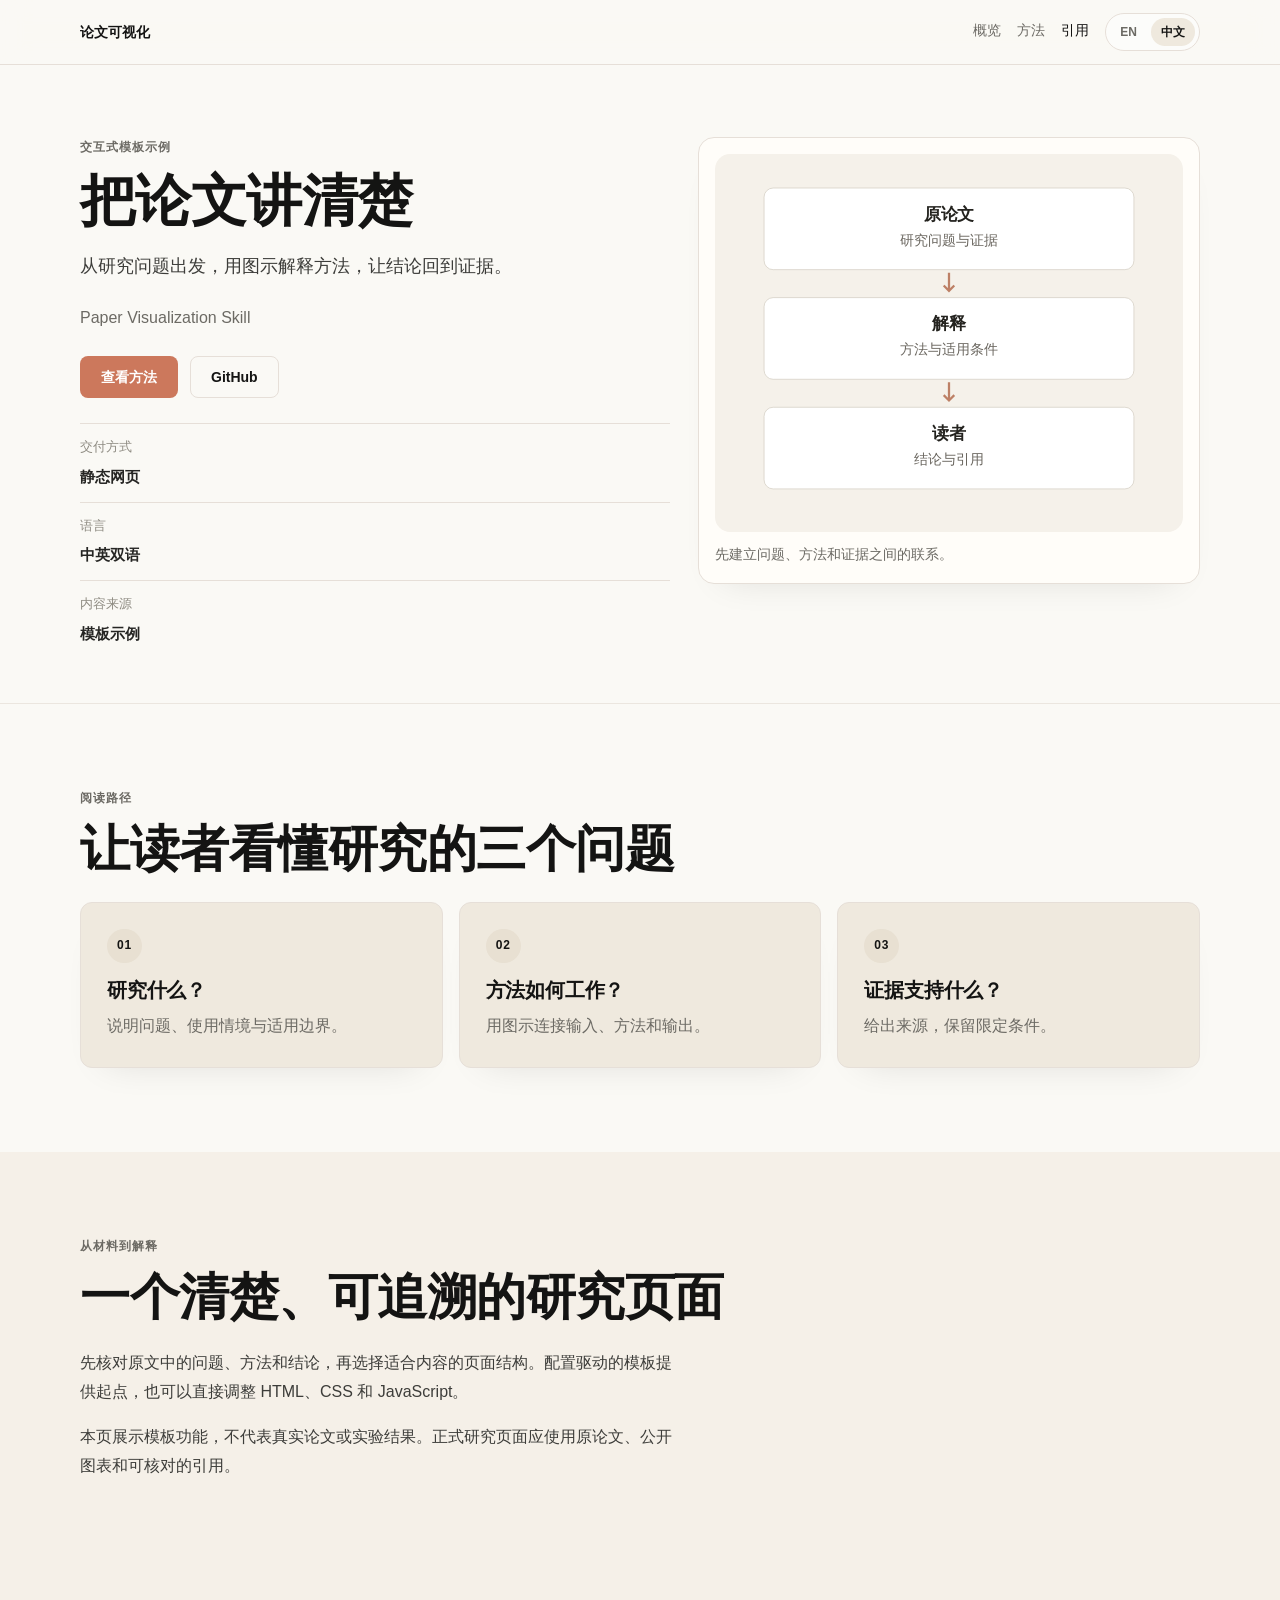
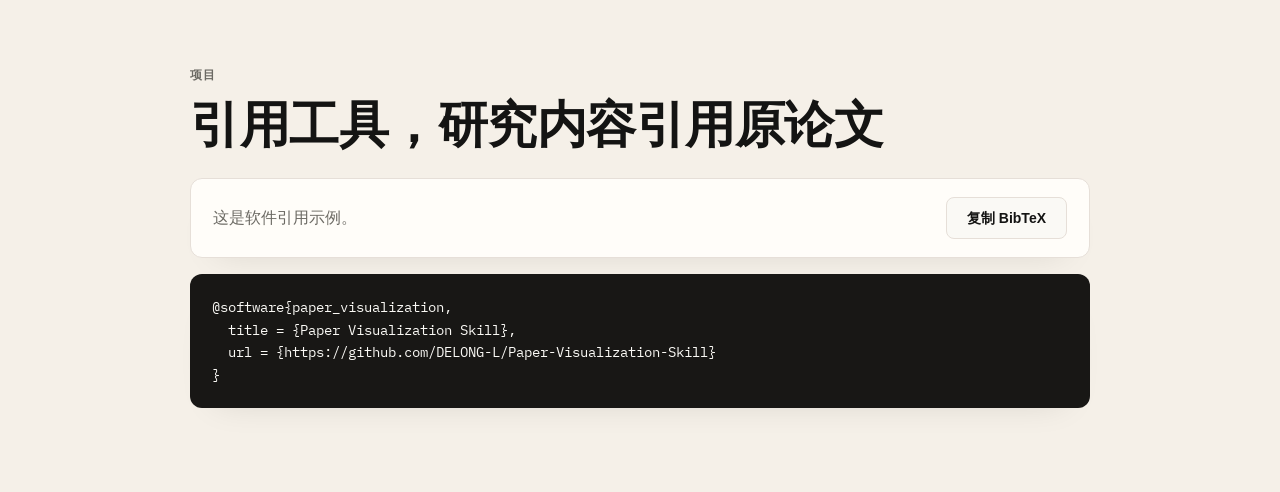
==== examples/reading-demo/site/zh/index.html @ a10720ef "Polish bilingual homepage with working template previews and user guides" ====
<!DOCTYPE html>
<html lang="zh-CN">
<head>
  <meta charset="UTF-8">
  <meta name="viewport" content="width=device-width, initial-scale=1.0">
  <title>把论文讲清楚</title>
  <meta name="description" content="论文可视化模板的中英文交互式示例。">
  <meta name="theme-color" content="#faf9f5">
  <link rel="canonical" href="">

  <meta property="og:title" content="把论文讲清楚">
  <meta property="og:description" content="论文可视化模板的中英文交互式示例。">
  <meta property="og:type" content="website">
  <meta property="og:url" content="">
  <meta property="og:image" content="">

  <meta name="twitter:card" content="summary">
  <meta name="twitter:title" content="把论文讲清楚">
  <meta name="twitter:description" content="论文可视化模板的中英文交互式示例。">

  <link rel="preconnect" href="https://fonts.googleapis.com">
  <link rel="preconnect" href="https://fonts.gstatic.com" crossorigin>
  <link href="https://fonts.googleapis.com/css2?family=Newsreader:opsz,wght@6..72,500;6..72,600;6..72,700&family=IBM+Plex+Sans:wght@400;500;600;700&family=IBM+Plex+Mono:wght@400;500&display=swap" rel="stylesheet">
  <link rel="stylesheet" href="styles.css">
</head>
<body>
  <header class="site-header">
    <div class="shell topbar">
      <a class="brand" href="#top" aria-label="Back to top" id="brand-link">
        <span class="brand-mark" aria-hidden="true" hidden></span>
        <span id="brand-title">Paper page</span>
      </a>
      <div class="topbar-end">
        <nav class="nav-scroll" aria-label="Primary" id="nav-links"></nav>
        <div class="lang-switch" aria-label="Language switch" id="lang-switch" hidden></div>
      </div>
    </div>
  </header>

  <main id="top">
    <section class="hero" id="hero-root"></section>
    <section class="section" id="summary-root"></section>
    <div id="sections-root"></div>
    <section class="section band-soft" id="citation"></section>
  </main>

  <footer class="site-footer" id="site-footer" hidden>
    <div class="shell footer-row" id="footer-root"></div>
  </footer>

  <script src="script.js"></script>
</body>
</html>
---- examples/reading-demo/site/zh/styles.css ----
:root {
  --primary: #cc785c;
  --primary-active: #a9583e;
  --ink: #141413;
  --body: #3d3d3a;
  --body-strong: #252523;
  --muted: #6c6a64;
  --muted-soft: #8e8b82;
  --hairline: #e6dfd8;
  --hairline-soft: #ebe6df;
  --canvas: #faf9f5;
  --surface-soft: #f5f0e8;
  --surface-card: #efe9de;
  --surface-cream-strong: #e8e0d2;
  --surface-dark: #181715;
  --on-primary: #ffffff;
  --success: #5db872;
  --warning: #e8a55a;
  --error: #c64545;
  --shadow-soft: 0 18px 36px -26px rgba(20, 20, 19, 0.14);
  --shell: 1120px;
  --radius-sm: 8px;
  --radius-md: 12px;
  --radius-lg: 16px;
  --radius-pill: 9999px;
}

* {
  box-sizing: border-box;
}

html {
  scroll-behavior: smooth;
  scroll-padding-top: 84px;
}

body {
  margin: 0;
  background: var(--canvas);
  color: var(--body);
  font-family: "IBM Plex Sans", sans-serif;
  font-size: 16px;
  line-height: 1.62;
  -webkit-font-smoothing: antialiased;
}

html[lang="zh-CN"] body {
  font-family: "PingFang SC", "Hiragino Sans GB", "Noto Sans CJK SC", "Source Han Sans SC", "Microsoft YaHei", sans-serif;
  line-height: 1.74;
}

img {
  display: block;
  max-width: 100%;
}

a {
  color: inherit;
}

code,
pre {
  font-family: "IBM Plex Mono", ui-monospace, monospace;
}

.shell {
  width: min(var(--shell), calc(100% - 2rem));
  margin: 0 auto;
}

.site-header {
  position: sticky;
  top: 0;
  z-index: 40;
  background: rgba(250, 249, 245, 0.92);
  backdrop-filter: blur(14px) saturate(140%);
  border-bottom: 1px solid var(--hairline);
}

.topbar {
  display: flex;
  align-items: center;
  justify-content: space-between;
  gap: 1rem;
  min-height: 64px;
}

.topbar-end {
  display: flex;
  align-items: center;
  gap: 1rem;
  min-width: 0;
}

.brand {
  display: inline-flex;
  align-items: center;
  gap: 0.75rem;
  text-decoration: none;
  color: var(--ink);
  font-size: 14px;
  font-weight: 600;
  white-space: nowrap;
}

.brand-mark {
  width: 18px;
  height: 18px;
  border-radius: 50%;
  background:
    radial-gradient(circle at center, var(--ink) 0 28%, transparent 30%),
    conic-gradient(from 0deg,
      var(--ink) 0deg 12deg,
      transparent 12deg 30deg,
      var(--ink) 30deg 42deg,
      transparent 42deg 60deg,
      var(--ink) 60deg 72deg,
      transparent 72deg 90deg,
      var(--ink) 90deg 102deg,
      transparent 102deg 120deg,
      var(--ink) 120deg 132deg,
      transparent 132deg 150deg,
      var(--ink) 150deg 162deg,
      transparent 162deg 180deg,
      var(--ink) 180deg 192deg,
      transparent 192deg 210deg,
      var(--ink) 210deg 222deg,
      transparent 222deg 240deg,
      var(--ink) 240deg 252deg,
      transparent 252deg 270deg,
      var(--ink) 270deg 282deg,
      transparent 282deg 300deg,
      var(--ink) 300deg 312deg,
      transparent 312deg 330deg,
      var(--ink) 330deg 342deg,
      transparent 342deg 360deg);
}

.nav-scroll {
  display: flex;
  gap: 1rem;
  overflow-x: auto;
  padding-bottom: 0.2rem;
  scrollbar-width: none;
}

.nav-scroll::-webkit-scrollbar {
  display: none;
}

.nav-scroll a {
  flex: 0 0 auto;
  text-decoration: none;
  color: var(--muted);
  font-size: 14px;
  font-weight: 500;
}

.nav-scroll a.active,
.nav-scroll a:hover {
  color: var(--ink);
}

.lang-switch {
  display: inline-flex;
  align-items: center;
  gap: 4px;
  padding: 4px;
  border: 1px solid var(--hairline);
  border-radius: var(--radius-pill);
  background: rgba(255, 255, 255, 0.5);
  flex: 0 0 auto;
}

.lang-link {
  padding: 4px 10px;
  border-radius: var(--radius-pill);
  color: var(--muted);
  font-size: 12px;
  font-weight: 600;
  text-decoration: none;
}

.lang-link.active {
  background: var(--surface-card);
  color: var(--ink);
}

.hero {
  padding: 72px 0 56px;
  border-bottom: 1px solid var(--hairline-soft);
}

.hero-grid {
  display: grid;
  grid-template-columns: minmax(0, 1.08fr) minmax(0, 0.92fr);
  gap: 1.75rem;
  align-items: start;
}

.eyebrow,
.kicker {
  margin: 0 0 12px;
  color: var(--muted);
  font-size: 12px;
  font-weight: 600;
  letter-spacing: 1.4px;
  text-transform: uppercase;
}

html[lang="zh-CN"] .eyebrow,
html[lang="zh-CN"] .kicker,
html[lang="zh-CN"] .equation-label,
html[lang="zh-CN"] .coral-note span {
  font-family: inherit;
  letter-spacing: 0.08em;
  text-transform: none;
}

.hero h1,
.section-heading h2,
.feature-card h3,
.pattern-card h3,
.timeline-card h3,
.callout-card h3,
.stat-panel h3,
.definition-card h3 {
  margin: 0;
  color: var(--ink);
  font-family: "Newsreader", "Times New Roman", serif;
  font-weight: 600;
  letter-spacing: -0.025em;
}

html[lang="zh-CN"] .hero h1,
html[lang="zh-CN"] .section-heading h2,
html[lang="zh-CN"] .feature-card h3,
html[lang="zh-CN"] .pattern-card h3,
html[lang="zh-CN"] .timeline-card h3,
html[lang="zh-CN"] .callout-card h3,
html[lang="zh-CN"] .stat-panel h3,
html[lang="zh-CN"] .definition-card h3 {
  font-family: "Songti SC", "STSong", "Noto Serif CJK SC", "Source Han Serif SC", serif;
  letter-spacing: -0.01em;
}

.hero h1 {
  max-width: 14ch;
  font-size: clamp(2.45rem, 5vw, 4rem);
  line-height: 1.05;
}

html[lang="zh-CN"] .hero h1 {
  max-width: 17ch;
  font-size: clamp(2.15rem, 4.6vw, 3.5rem);
  line-height: 1.14;
}

.deck {
  max-width: 58ch;
  margin: 1rem 0 0;
  color: var(--body);
  font-size: 18px;
  line-height: 1.7;
}

html[lang="zh-CN"] .deck {
  max-width: 34em;
  line-height: 1.85;
}

.author-block {
  margin-top: 1.3rem;
}

.authors,
.affiliations {
  margin: 0.2rem 0;
}

.authors {
  color: var(--body-strong);
  font-weight: 600;
}

.affiliations {
  color: var(--muted);
}

.button-row {
  display: flex;
  flex-wrap: wrap;
  gap: 0.75rem;
  margin-top: 1.5rem;
}

.button {
  display: inline-flex;
  align-items: center;
  justify-content: center;
  min-height: 42px;
  padding: 12px 20px;
  border-radius: var(--radius-sm);
  border: 1px solid transparent;
  background: transparent;
  color: var(--ink);
  text-decoration: none;
  font-size: 14px;
  font-weight: 600;
  line-height: 1;
  cursor: pointer;
}

.button.primary {
  background: var(--primary);
  color: var(--on-primary);
}

.button.primary:hover {
  background: var(--primary-active);
}

.button.secondary {
  background: var(--canvas);
  border-color: var(--hairline);
}

.button.secondary:hover {
  background: var(--surface-soft);
}

.hero-facts {
  display: grid;
  grid-template-columns: 1fr;
  gap: 0.75rem;
  margin-top: 1.6rem;
}

.hero-facts article {
  padding-top: 0.75rem;
  border-top: 1px solid var(--hairline);
}

.fact-label {
  display: block;
  color: var(--muted-soft);
  font-size: 13px;
  font-weight: 500;
}

.hero-facts strong {
  display: block;
  margin-top: 0.25rem;
  color: var(--body-strong);
  font-size: 15px;
  font-weight: 600;
}

html[lang="zh-CN"] .hero-facts strong {
  line-height: 1.8;
}

.hero-figure,
.media-card,
.wide-media {
  margin: 0;
  padding: 16px;
  border: 1px solid var(--hairline);
  border-radius: var(--radius-lg);
  background: #fffdf9;
  box-shadow: var(--shadow-soft);
}

.hero-figure img,
.media-card img,
.wide-media img {
  border-radius: var(--radius-md);
}

figcaption {
  margin-top: 10px;
  color: var(--muted);
  font-size: 14px;
  line-height: 1.55;
}

html[lang="zh-CN"] figcaption {
  line-height: 1.8;
}

.section {
  padding: 84px 0;
  scroll-margin-top: 84px;
}

.band-soft {
  background: var(--surface-soft);
}

.section-heading {
  margin-bottom: 1.4rem;
}

.section-heading h2 {
  max-width: 14ch;
  font-size: clamp(2rem, 4vw, 3.1rem);
  line-height: 1.08;
}

html[lang="zh-CN"] .section-heading h2 {
  max-width: 16em;
  line-height: 1.18;
}

.wide-heading h2 {
  max-width: 17ch;
}

html[lang="zh-CN"] .wide-heading h2 {
  max-width: 18em;
}

.section-note {
  margin: 0.75rem 0 0;
  max-width: 62ch;
  color: var(--muted);
}

html[lang="zh-CN"] .section-note {
  line-height: 1.8;
}

.prose {
  max-width: 68ch;
  color: var(--body);
}

.prose p {
  margin: 0 0 1rem;
}

.prose-large {
  font-size: 17px;
}

html[lang="zh-CN"] .prose,
html[lang="zh-CN"] .prose-large {
  line-height: 1.8;
}

html[lang="zh-CN"] .prose-large {
  font-size: 16px;
}

.split-layout {
  display: grid;
  grid-template-columns: minmax(0, 0.95fr) minmax(0, 1.05fr);
  gap: 1.5rem;
  align-items: start;
}

.framework-layout,
.lifecycle-layout {
  display: grid;
  grid-template-columns: minmax(0, 1.08fr) minmax(360px, 0.92fr);
  gap: 1.4rem;
  align-items: start;
}

.lifecycle-layout {
  grid-template-columns: minmax(0, 1.15fr) minmax(340px, 0.85fr);
}

.figure-focus {
  padding: 18px;
}

.framework-copy {
  display: grid;
  gap: 1rem;
}

.text-stack,
.stack-list {
  display: grid;
  gap: 1rem;
}

.card-grid {
  display: grid;
  gap: 1rem;
}

.card-grid.count-1 {
  grid-template-columns: 1fr;
}

.card-grid.count-2 {
  grid-template-columns: repeat(2, minmax(0, 1fr));
}

.card-grid.count-3 {
  grid-template-columns: repeat(3, minmax(0, 1fr));
}

.card-grid.count-4 {
  grid-template-columns: repeat(4, minmax(0, 1fr));
}

.definition-grid {
  display: grid;
  grid-template-columns: repeat(2, minmax(0, 1fr));
  gap: 0.85rem;
}

.pattern-lenses {
  display: grid;
  grid-template-columns: repeat(4, minmax(0, 1fr));
  gap: 1rem;
  margin-top: 1rem;
}

.stats-band {
  display: grid;
  grid-template-columns: repeat(4, minmax(0, 1fr));
  gap: 1rem;
}

html[lang="zh-CN"] .pattern-lenses,
html[lang="zh-CN"] .stats-band {
  grid-template-columns: repeat(2, minmax(0, 1fr));
}

.wide-media {
  margin-top: 1.4rem;
}

.lower-split {
  margin-top: 1.4rem;
}

.feature-card,
.pattern-card,
.equation-card,
.definition-card,
.timeline-card,
.callout-card,
.stat-panel,
.citation-toolbar,
.generic-card {
  border: 1px solid var(--hairline);
  border-radius: var(--radius-md);
  background: var(--surface-card);
  box-shadow: var(--shadow-soft);
}

.feature-card,
.pattern-card,
.equation-card,
.definition-card,
.timeline-card,
.callout-card,
.stat-panel,
.generic-card {
  padding: 26px;
}

.feature-index,
.pattern-tag,
.card-label {
  display: inline-flex;
  align-items: center;
  justify-content: center;
  min-width: 34px;
  height: 34px;
  padding: 0 10px;
  border-radius: var(--radius-pill);
  background: var(--surface-cream-strong);
  color: var(--ink);
  font-size: 12px;
  font-weight: 700;
  letter-spacing: 0.8px;
}

.feature-card h3,
.pattern-card h3,
.timeline-card h3,
.callout-card h3,
.stat-panel h3,
.generic-card h3,
.definition-card h3 {
  margin: 14px 0 8px;
  font-size: 20px;
  line-height: 1.35;
}

.definition-card h3 {
  font-size: 18px;
  line-height: 1.3;
}

.feature-card p,
.pattern-card p,
.definition-card p,
.timeline-card p,
.stat-panel p,
.callout-card p,
.generic-card p {
  margin: 0;
  color: var(--muted);
}

html[lang="zh-CN"] .feature-card p,
html[lang="zh-CN"] .pattern-card p,
html[lang="zh-CN"] .definition-card p,
html[lang="zh-CN"] .timeline-card p,
html[lang="zh-CN"] .stat-panel p,
html[lang="zh-CN"] .callout-card p,
html[lang="zh-CN"] .generic-card p {
  line-height: 1.8;
}

.definition-card {
  background: #fffdf9;
}

.definition-card span {
  display: inline-flex;
  align-items: center;
  justify-content: center;
  min-width: 34px;
  height: 34px;
  padding: 0 10px;
  border-radius: var(--radius-pill);
  background: var(--surface-cream-strong);
  color: var(--ink);
  font-family: "IBM Plex Mono", ui-monospace, monospace;
  font-size: 12px;
  font-weight: 700;
}

.equation-card {
  background: #fffdf9;
}

.equation-label {
  display: block;
  color: var(--muted);
  font-size: 12px;
  font-weight: 600;
  letter-spacing: 1.4px;
  text-transform: uppercase;
}

.equation-card code {
  display: block;
  margin-top: 0.5rem;
  color: var(--ink);
  font-size: clamp(1.85rem, 4vw, 2.7rem);
  font-weight: 500;
  line-height: 1.15;
}

.equation-card p {
  margin: 0.8rem 0 0;
  color: var(--muted);
}

.timeline-card {
  display: grid;
  gap: 0.75rem;
}

.timeline-card article {
  display: grid;
  grid-template-columns: auto minmax(0, 1fr);
  gap: 14px;
  align-items: start;
  padding: 0 0 0.75rem;
  border-bottom: 1px solid var(--hairline);
}

.timeline-card article:last-child {
  padding-bottom: 0;
  border-bottom: 0;
}

.timeline-card article h3 {
  margin-top: 0;
}

.step-index {
  display: inline-flex;
  align-items: center;
  justify-content: center;
  width: 42px;
  height: 42px;
  border-radius: 50%;
  background: var(--primary);
  color: var(--on-primary);
  font-size: 12px;
  font-weight: 700;
}

.pattern-lens {
  background: #fffdf9;
}

.callout-card ul,
.generic-card ul {
  margin: 0.75rem 0 0;
  padding-left: 1rem;
  color: var(--muted);
}

.callout-card li + li,
.generic-card li + li {
  margin-top: 0.45rem;
}

.coral-note {
  padding: 24px 26px;
  border-radius: var(--radius-md);
  background: var(--primary);
  color: var(--on-primary);
  box-shadow: var(--shadow-soft);
}

.coral-note span {
  display: block;
  font-size: 12px;
  font-weight: 700;
  letter-spacing: 1.4px;
  text-transform: uppercase;
}

.coral-note p {
  margin: 12px 0 0;
  font-size: 16px;
  line-height: 1.65;
  color: var(--on-primary);
}

.stat-panel {
  background: #fffdf9;
}

.stat-number,
.card-metric {
  display: block;
  color: var(--ink);
  font-family: "Newsreader", serif;
  font-size: clamp(2rem, 4vw, 3rem);
  font-weight: 600;
  line-height: 1;
}

.stat-panel.good .stat-number,
.generic-card.good .card-metric {
  color: var(--success);
}

.stat-panel.bad .stat-number,
.generic-card.bad .card-metric {
  color: var(--error);
}

.stat-panel.neutral .stat-number,
.generic-card.neutral .card-metric {
  color: var(--warning);
}

.generic-card.accent {
  background: var(--primary);
  border-color: transparent;
}

.generic-card.accent .card-label,
.generic-card.accent h3,
.generic-card.accent p,
.generic-card.accent li {
  color: var(--on-primary);
}

.generic-card.accent .card-label {
  background: rgba(255, 255, 255, 0.18);
}

.pill-list {
  display: flex;
  flex-wrap: wrap;
  gap: 0.6rem;
}

.pill-list span {
  display: inline-flex;
  align-items: center;
  min-height: 34px;
  padding: 0 14px;
  border-radius: var(--radius-pill);
  background: #fffdf9;
  border: 1px solid var(--hairline);
  color: var(--body-strong);
  font-size: 14px;
  font-weight: 500;
}

.citation-shell {
  max-width: 900px;
}

.citation-toolbar {
  display: flex;
  align-items: center;
  justify-content: space-between;
  gap: 1rem;
  padding: 18px 22px;
  background: #fffdf9;
}

.citation-toolbar p {
  margin: 0;
  color: var(--muted);
}

html[lang="zh-CN"] .citation-toolbar p {
  line-height: 1.8;
}

pre {
  margin: 1rem 0 0;
  padding: 22px;
  border-radius: var(--radius-md);
  background: var(--surface-dark);
  color: #faf9f5;
  overflow-x: auto;
  box-shadow: var(--shadow-soft);
  font-size: 14px;
  line-height: 1.6;
}

.site-footer {
  padding: 36px 0 52px;
  border-top: 1px solid var(--hairline);
}

.footer-row {
  display: grid;
  grid-template-columns: 1fr 1fr;
  gap: 1rem;
  color: var(--muted);
  font-size: 14px;
}

.footer-row p {
  margin: 0;
}

@media (max-width: 1080px) {
  .hero-grid,
  .split-layout,
  .framework-layout,
  .lifecycle-layout {
    grid-template-columns: 1fr;
  }

  .hero h1 {
    max-width: none;
  }

  .card-grid.count-4,
  .pattern-lenses,
  .stats-band {
    grid-template-columns: repeat(2, minmax(0, 1fr));
  }
}

@media (max-width: 820px) {
  .shell {
    width: min(var(--shell), calc(100% - 1.25rem));
  }

  .topbar {
    align-items: flex-start;
    flex-wrap: wrap;
    gap: 0.55rem;
    padding: 0.75rem 0;
  }

  .topbar-end {
    width: 100%;
    justify-content: space-between;
    gap: 0.7rem;
  }

  .nav-scroll {
    flex: 1 1 auto;
    min-width: 0;
    gap: 0.85rem;
    padding-bottom: 0;
  }

  .nav-scroll a {
    font-size: 13px;
  }

  .hero,
  .section {
    padding: 68px 0;
  }

  .card-grid,
  .definition-grid,
  .pattern-lenses,
  .stats-band,
  .footer-row {
    grid-template-columns: 1fr !important;
  }

  .citation-toolbar {
    flex-direction: column;
    align-items: flex-start;
  }

  .feature-card,
  .pattern-card,
  .equation-card,
  .definition-card,
  .timeline-card,
  .callout-card,
  .stat-panel,
  .generic-card {
    padding: 22px;
  }
}
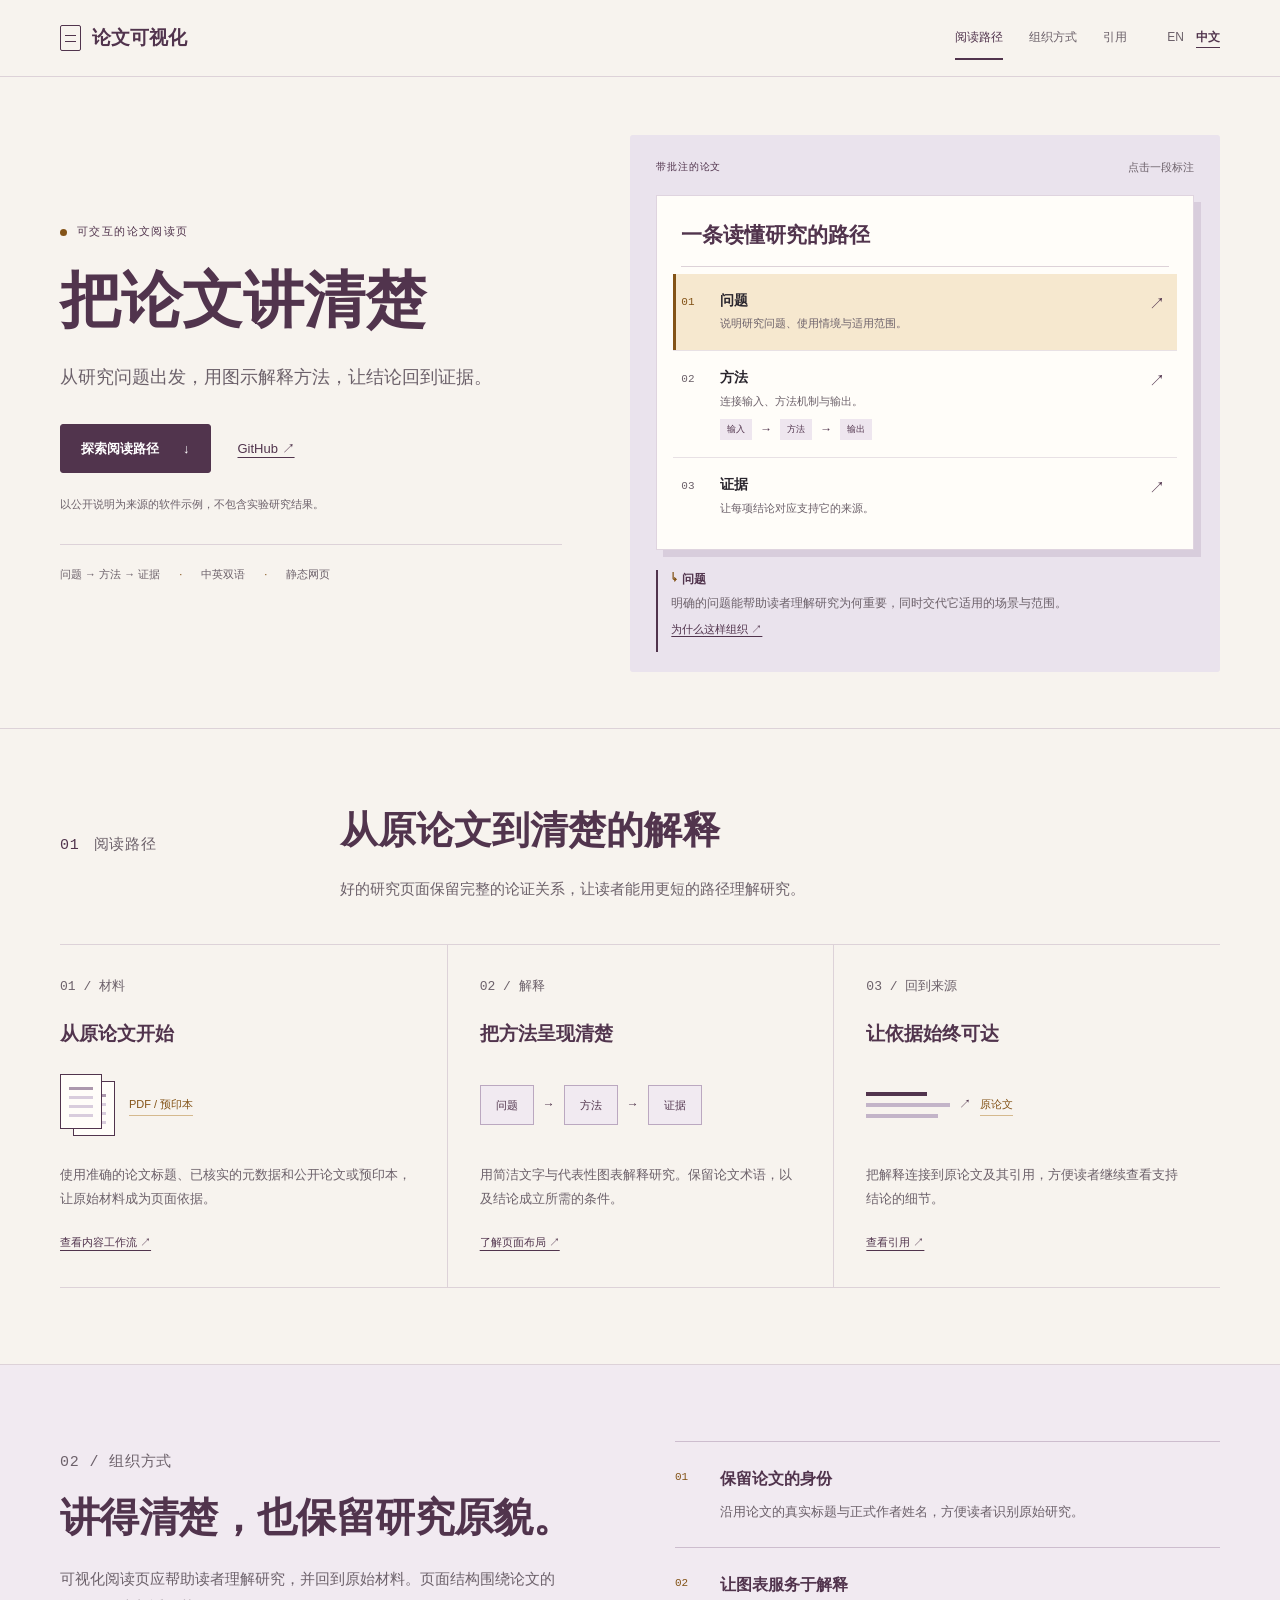
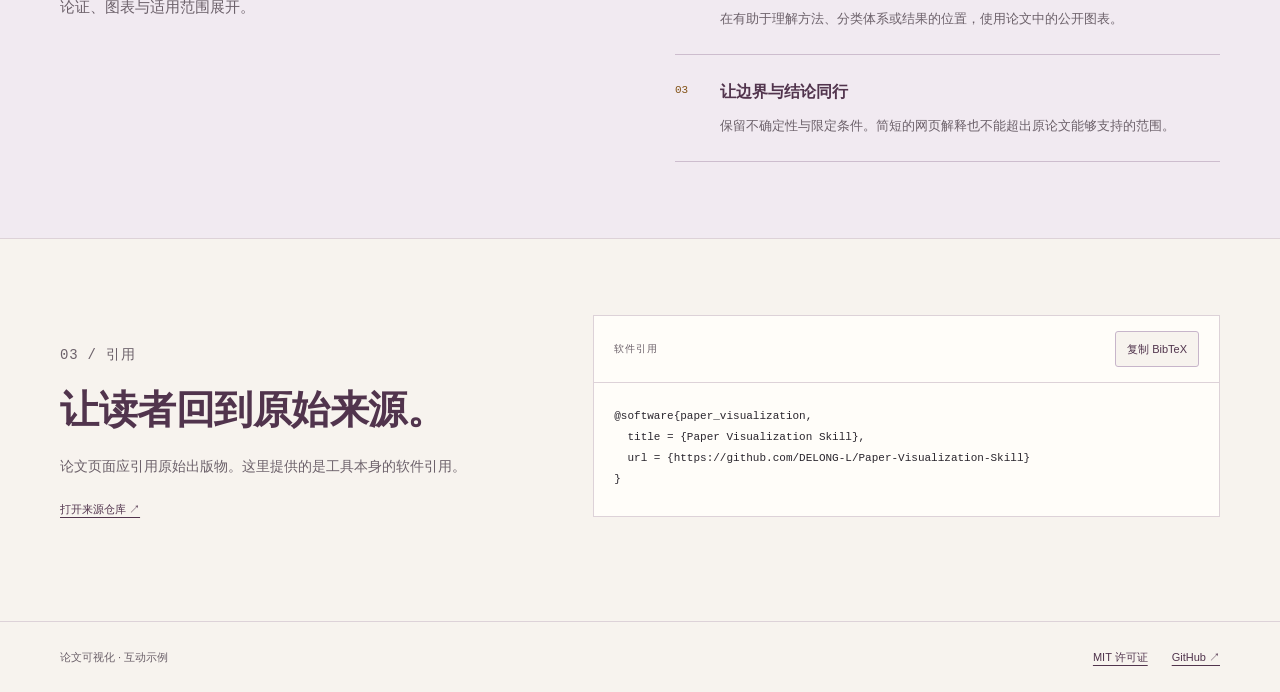
==== commit 9724e8cc: "Redesign bilingual homepages and add interactive Pages demo" ====
--- a/examples/reading-demo/site/zh/index.html
+++ b/examples/reading-demo/site/zh/index.html
@@ -1,53 +1,44 @@
-<!DOCTYPE html>
+<!doctype html>
 <html lang="zh-CN">
 <head>
-  <meta charset="UTF-8">
-  <meta name="viewport" content="width=device-width, initial-scale=1.0">
+  <meta charset="utf-8">
+  <meta name="viewport" content="width=device-width,initial-scale=1">
   <title>把论文讲清楚</title>
-  <meta name="description" content="论文可视化模板的中英文交互式示例。">
-  <meta name="theme-color" content="#faf9f5">
-  <link rel="canonical" href="">
-
+  <meta name="description" content="体验论文可视化技能生成的中英文交互式阅读页面。">
+  <meta name="theme-color" content="#f7f3ee">
+  <link rel="canonical" href="https://delong-l.github.io/Paper-Visualization-Skill/zh/">
   <meta property="og:title" content="把论文讲清楚">
-  <meta property="og:description" content="论文可视化模板的中英文交互式示例。">
+  <meta property="og:description" content="体验论文可视化技能生成的中英文交互式阅读页面。">
   <meta property="og:type" content="website">
-  <meta property="og:url" content="">
-  <meta property="og:image" content="">
-
-  <meta name="twitter:card" content="summary">
+  <meta property="og:url" content="https://delong-l.github.io/Paper-Visualization-Skill/zh/">
+  <meta property="og:image" content="https://delong-l.github.io/Paper-Visualization-Skill/assets/preview-zh.png">
+  <meta name="twitter:card" content="summary_large_image">
   <meta name="twitter:title" content="把论文讲清楚">
-  <meta name="twitter:description" content="论文可视化模板的中英文交互式示例。">
-
-  <link rel="preconnect" href="https://fonts.googleapis.com">
-  <link rel="preconnect" href="https://fonts.gstatic.com" crossorigin>
-  <link href="https://fonts.googleapis.com/css2?family=Newsreader:opsz,wght@6..72,500;6..72,600;6..72,700&family=IBM+Plex+Sans:wght@400;500;600;700&family=IBM+Plex+Mono:wght@400;500&display=swap" rel="stylesheet">
+  <meta name="twitter:description" content="体验论文可视化技能生成的中英文交互式阅读页面。">
   <link rel="stylesheet" href="styles.css">
+  <link rel="alternate" hreflang="en" href="https://delong-l.github.io/Paper-Visualization-Skill/" data-generated="alternate">
+  <link rel="alternate" hreflang="zh-CN" href="https://delong-l.github.io/Paper-Visualization-Skill/zh/" data-generated="alternate">
+  <link rel="alternate" hreflang="x-default" href="https://delong-l.github.io/Paper-Visualization-Skill/" data-generated="alternate">
 </head>
-<body>
-  <header class="site-header">
-    <div class="shell topbar">
-      <a class="brand" href="#top" aria-label="Back to top" id="brand-link">
-        <span class="brand-mark" aria-hidden="true" hidden></span>
-        <span id="brand-title">Paper page</span>
-      </a>
-      <div class="topbar-end">
-        <nav class="nav-scroll" aria-label="Primary" id="nav-links"></nav>
-        <div class="lang-switch" aria-label="Language switch" id="lang-switch" hidden></div>
-      </div>
-    </div>
-  </header>
-
-  <main id="top">
-    <section class="hero" id="hero-root"></section>
-    <section class="section" id="summary-root"></section>
-    <div id="sections-root"></div>
-    <section class="section band-soft" id="citation"></section>
+<body id="top">
+  <header class="site-header"><div class="shell topbar">
+    <a class="brand serif" href="#top" aria-label="返回顶部"><span class="brand-mark" aria-hidden="true"></span>论文可视化</a>
+    <div class="header-end"><nav class="nav-links" aria-label="主导航"><a href="#reading-path">阅读路径</a><a href="#approach">组织方式</a><a href="#citation">引用</a></nav><nav class="languages" aria-label="切换语言"><a href="../" data-language lang="en" >EN</a><a href="./" data-language lang="zh-CN" aria-current="page">中文</a></nav></div>
+  </div><div class="reading-progress" aria-hidden="true"></div></header>
+  <main>
+    <section class="hero"><div class="shell hero-grid">
+      <div class="hero-copy"><p class="eyebrow">可交互的论文阅读页</p><h1>把论文讲清楚</h1><p class="lede">从研究问题出发，用图示解释方法，让结论回到证据。</p><div class="hero-actions"><a class="button-primary" href="#reading-path">探索阅读路径<span aria-hidden="true">↓</span></a><a class="quiet-link" href="https://github.com/DELONG-L/Paper-Visualization-Skill">GitHub ↗</a></div><p class="hero-note">以公开说明为来源的软件示例，不包含实验研究结果。</p><div class="fact-line"><span>问题 → 方法 → 证据</span><span>中英双语</span><span>静态网页</span></div></div>
+      <figure class="reading-canvas"><figcaption class="canvas-heading"><span>带批注的论文</span><span>点击一段标注</span></figcaption><div class="paper-sheet"><p class="paper-heading serif">一条读懂研究的路径</p><div class="passage-list" role="tablist" aria-label="选择阅读标注" aria-orientation="vertical"><button class="passage" type="button" role="tab" id="passage-0" aria-selected="true" aria-controls="annotation-0" aria-label="问题" tabindex="0"><span class="passage-index">01</span><span><strong>问题</strong><small>说明研究问题、使用情境与适用范围。</small></span><span class="passage-arrow" aria-hidden="true">↗</span></button><button class="passage" type="button" role="tab" id="passage-1" aria-selected="false" aria-controls="annotation-1" aria-label="方法" tabindex="-1"><span class="passage-index">02</span><span><strong>方法</strong><small>连接输入、方法机制与输出。</small><span class="mechanism-mini" aria-hidden="true"><i>输入</i><b>→</b><i>方法</i><b>→</b><i>输出</i></span></span><span class="passage-arrow" aria-hidden="true">↗</span></button><button class="passage" type="button" role="tab" id="passage-2" aria-selected="false" aria-controls="annotation-2" aria-label="证据" tabindex="-1"><span class="passage-index">03</span><span><strong>证据</strong><small>让每项结论对应支持它的来源。</small></span><span class="passage-arrow" aria-hidden="true">↗</span></button></div></div><div class="annotation" role="tabpanel" id="annotation-0" aria-labelledby="passage-0" tabindex="0" ><strong class="annotation-label">问题</strong><p>明确的问题能帮助读者理解研究为何重要，同时交代它适用的场景与范围。</p><button type="button" data-sources aria-label="为什么这样组织 ↗">为什么这样组织 ↗</button></div><div class="annotation" role="tabpanel" id="annotation-1" aria-labelledby="passage-1" tabindex="0" hidden><strong class="annotation-label">方法</strong><p>方法解释应连接输入、处理机制与输出，让读者理解关键设计如何起作用。</p><button type="button" data-sources aria-label="为什么这样组织 ↗">为什么这样组织 ↗</button></div><div class="annotation" role="tabpanel" id="annotation-2" aria-labelledby="passage-2" tabindex="0" hidden><strong class="annotation-label">证据</strong><p>在结论附近保留成立条件与局限，并提供回到原始证据的路径。</p><button type="button" data-sources aria-label="为什么这样组织 ↗">为什么这样组织 ↗</button></div></figure>
+    </div></section>
+    <section class="section" id="reading-path"><div class="shell"><div class="section-heading"><p class="section-index"><span>01</span>阅读路径</p><div><h2>从原论文到清楚的解释</h2><p>好的研究页面保留完整的论证关系，让读者能用更短的路径理解研究。</p></div></div><div class="steps"><article class="step"><p class="step-label">01 / 材料</p><h3>从原论文开始</h3><div class="step-graphic"><div class="paper-stack" aria-hidden="true"><span class="mini-page"></span><span class="mini-page offset"></span></div><span class="small-tag">PDF / 预印本</span></div><p>使用准确的论文标题、已核实的元数据和公开论文或预印本，让原始材料成为页面依据。</p><a href="https://github.com/DELONG-L/Paper-Visualization-Skill/blob/main/skills/paper-visualization/references/workflow.md" target="_blank" rel="noopener noreferrer">查看内容工作流 ↗</a></article><article class="step"><p class="step-label">02 / 解释</p><h3>把方法呈现清楚</h3><div class="step-graphic"><span class="outline-node">问题</span><span aria-hidden="true">→</span><span class="outline-node">方法</span><span aria-hidden="true">→</span><span class="outline-node">证据</span></div><p>用简洁文字与代表性图表解释研究。保留论文术语，以及结论成立所需的条件。</p><a href="https://github.com/DELONG-L/Paper-Visualization-Skill/blob/main/skills/paper-visualization/references/config-schema.md" target="_blank" rel="noopener noreferrer">了解页面布局 ↗</a></article><article class="step"><p class="step-label">03 / 回到来源</p><h3>让依据始终可达</h3><div class="step-graphic"><span class="reader-lines" aria-hidden="true"><i></i><i></i><i></i></span><span aria-hidden="true">↗</span><span class="small-tag">原论文</span></div><p>把解释连接到原论文及其引用，方便读者继续查看支持结论的细节。</p><a href="#citation" >查看引用 ↗</a></article></div></div></section>
+    <section class="section approach" id="approach"><div class="shell approach-grid"><div class="approach-copy"><p class="section-index">02 / 组织方式</p><h2>讲得清楚，也保留研究原貌。</h2><p>可视化阅读页应帮助读者理解研究，并回到原始材料。页面结构围绕论文的论证、图表与适用范围展开。</p></div><ol class="scope-list"><li><span class="scope-number">01</span><div><h3>保留论文的身份</h3><p>沿用论文的真实标题与正式作者姓名，方便读者识别原始研究。</p></div></li><li><span class="scope-number">02</span><div><h3>让图表服务于解释</h3><p>在有助于理解方法、分类体系或结果的位置，使用论文中的公开图表。</p></div></li><li><span class="scope-number">03</span><div><h3>让边界与结论同行</h3><p>保留不确定性与限定条件。简短的网页解释也不能超出原论文能够支持的范围。</p></div></li></ol></div></section>
+    <section class="section" id="citation"><div class="shell citation-grid"><div class="citation-copy"><p class="section-index">03 / 引用</p><h2>让读者回到原始来源。</h2><p>论文页面应引用原始出版物。这里提供的是工具本身的软件引用。</p><a class="citation-link" href="https://github.com/DELONG-L/Paper-Visualization-Skill">打开来源仓库 ↗</a></div><div><div class="citation-box"><div class="citation-top"><span>软件引用</span><button class="copy-button" type="button" id="copy-citation" data-copied="BibTeX 已复制。" data-error="复制未成功，可以选择下方 BibTeX 文本。">复制 BibTeX</button></div><pre><code id="bibtex">@software{paper_visualization,
+  title = {Paper Visualization Skill},
+  url = {https://github.com/DELONG-L/Paper-Visualization-Skill}
+}</code></pre></div><p class="copy-status" role="status" id="copy-status" aria-live="polite"></p></div></div></section>
   </main>
-
-  <footer class="site-footer" id="site-footer" hidden>
-    <div class="shell footer-row" id="footer-root"></div>
-  </footer>
-
+  <footer class="site-footer"><div class="shell footer-row"><span>论文可视化 · 互动示例</span><nav aria-label="引用"><a href="https://github.com/DELONG-L/Paper-Visualization-Skill/blob/main/LICENSE">MIT 许可证</a><a href="https://github.com/DELONG-L/Paper-Visualization-Skill">GitHub ↗</a></nav></div></footer>
+  <dialog id="sources" aria-labelledby="source-title"><div class="dialog-top"><h2 id="source-title">示例内容的来源</h2><button type="button" class="dialog-close" id="close-sources" aria-label="关闭来源">×</button></div><div class="dialog-body"><p>本页的阅读组织原则来自技能的公开说明。</p><ul class="source-list"><li><a href="https://github.com/DELONG-L/Paper-Visualization-Skill/blob/main/skills/paper-visualization/references/workflow.md" target="_blank" rel="noopener noreferrer">内容工作流 ↗</a><p>准确的论文标题、代表性图表、忠实的摘要，以及公开内容的边界。</p></li><li><a href="https://github.com/DELONG-L/Paper-Visualization-Skill/blob/main/skills/paper-visualization/references/config-schema.md" target="_blank" rel="noopener noreferrer">配置格式 ↗</a><p>语言路由、页面布局、元数据、图表和引用字段。</p></li><li><a href="https://github.com/DELONG-L/Paper-Visualization-Skill/blob/main/skills/paper-visualization/SKILL.md" target="_blank" rel="noopener noreferrer">技能说明 ↗</a><p>先用结构化配置起步，也可以直接修改 HTML、CSS 和 JavaScript。</p></li></ul><p class="dialog-note">本页属于软件演示，不构成科研效果的证据。</p></div></dialog>
   <script src="script.js"></script>
 </body>
 </html>
--- a/examples/reading-demo/site/zh/styles.css
+++ b/examples/reading-demo/site/zh/styles.css
@@ -1,935 +1,16 @@
-:root {
-  --primary: #cc785c;
-  --primary-active: #a9583e;
-  --ink: #141413;
-  --body: #3d3d3a;
-  --body-strong: #252523;
-  --muted: #6c6a64;
-  --muted-soft: #8e8b82;
-  --hairline: #e6dfd8;
-  --hairline-soft: #ebe6df;
-  --canvas: #faf9f5;
-  --surface-soft: #f5f0e8;
-  --surface-card: #efe9de;
-  --surface-cream-strong: #e8e0d2;
-  --surface-dark: #181715;
-  --on-primary: #ffffff;
-  --success: #5db872;
-  --warning: #e8a55a;
-  --error: #c64545;
-  --shadow-soft: 0 18px 36px -26px rgba(20, 20, 19, 0.14);
-  --shell: 1120px;
-  --radius-sm: 8px;
-  --radius-md: 12px;
-  --radius-lg: 16px;
-  --radius-pill: 9999px;
-}
+:root{--paper:#f7f3ee;--white:#fffdf9;--ink:#29252d;--plum:#51344d;--muted:#6c616a;--line:#ddd2d8;--lilac:#eae3ed;--pale:#f1eaf1;--gold:#835317;--gold-pale:#f6e8cf;--shell:1160px;color-scheme:light}
+*{box-sizing:border-box}html{scroll-behavior:auto;scroll-padding-top:90px}body{margin:0;background:var(--paper);color:var(--ink);font:16px/1.65 -apple-system,BlinkMacSystemFont,"Segoe UI","PingFang SC","Microsoft YaHei",sans-serif;-webkit-font-smoothing:antialiased}h1,h2,h3,p,figure{margin:0}a{color:inherit;text-underline-offset:4px}button,a{font:inherit;-webkit-tap-highlight-color:transparent}button{cursor:pointer}a:focus-visible,button:focus-visible,[tabindex]:focus-visible{outline:3px solid var(--plum);outline-offset:5px}img,svg{max-width:100%}[hidden]{display:none!important}.shell{width:min(var(--shell),calc(100% - 80px));margin-inline:auto}.serif,h1,h2{font-family:"Iowan Old Style","Palatino Linotype",Palatino,Georgia,serif;font-weight:500}html[lang="zh-CN"] .serif,html[lang="zh-CN"] h1,html[lang="zh-CN"] h2{font-family:"Songti SC","STSong","Noto Serif CJK SC","Source Han Serif SC",serif;font-weight:600}.mono{font-family:ui-monospace,SFMono-Regular,Consolas,monospace}
+.site-header{position:sticky;top:0;z-index:20;background:var(--paper);border-bottom:1px solid var(--line)}.topbar{display:flex;align-items:center;justify-content:space-between;min-height:76px;gap:30px}.brand{display:flex;align-items:center;gap:11px;text-decoration:none;white-space:nowrap;font-size:19px;color:var(--plum)}.brand-mark{width:21px;height:26px;position:relative;border:1.5px solid var(--plum);border-radius:2px}.brand-mark:before,.brand-mark:after{content:"";position:absolute;left:4px;right:4px;height:1px;background:var(--plum)}.brand-mark:before{top:9px}.brand-mark:after{top:15px}.header-end{display:flex;gap:40px;align-items:center}.nav-links{display:flex;gap:26px;font-size:12px}.nav-links a{text-decoration:none;color:var(--muted);padding-block:10px}.nav-links a[aria-current]{color:var(--plum);box-shadow:0 2px 0 var(--plum)}.languages{display:flex;gap:12px;font-size:12px;white-space:nowrap}.languages a{color:var(--muted);text-decoration:none}.languages [aria-current]{color:var(--plum);font-weight:750;border-bottom:1px solid currentColor}.reading-progress{height:2px;position:absolute;bottom:-1px;left:0;width:0;background:var(--plum)}
+.hero{padding:58px 0 56px;border-bottom:1px solid var(--line)}.hero-grid{display:grid;grid-template-columns:minmax(0,.92fr) minmax(0,1.08fr);gap:68px;align-items:center}.hero-grid>*{min-width:0}.eyebrow{display:flex;align-items:center;gap:10px;color:var(--plum);font:11px/1.5 ui-monospace,SFMono-Regular,Consolas,monospace;letter-spacing:1.4px;text-transform:uppercase}.eyebrow:before{content:"";width:7px;height:7px;background:var(--gold);border-radius:50%}h1{font-size:65px;line-height:1.03;letter-spacing:-2px;color:var(--plum);margin-top:24px;max-width:520px;text-wrap:balance}html[lang="zh-CN"] h1{font-size:61px;line-height:1.18;letter-spacing:0}.lede{font-size:18px;line-height:1.8;color:var(--muted);max-width:480px;margin-top:25px}.hero-actions{display:flex;align-items:center;gap:27px;flex-wrap:wrap;margin-top:30px}.button-primary{display:inline-flex;align-items:center;justify-content:center;gap:24px;background:var(--plum);color:#fff;padding:13px 20px;border:1px solid var(--plum);border-radius:3px;text-decoration:none;font-size:13px;font-weight:650}.button-primary:hover{background:#3d263b}.quiet-link{font-size:13px;color:var(--plum)}.hero-note{font-size:11px;line-height:1.7;color:var(--muted);margin-top:22px;max-width:400px}.fact-line{display:flex;gap:19px;align-items:center;flex-wrap:wrap;border-top:1px solid var(--line);padding-top:20px;margin-top:30px;color:var(--muted);font-size:11px}.fact-line span+span:before{content:"·";margin-right:19px;color:var(--gold)}
+.reading-canvas{position:relative;background:var(--lilac);padding:25px 26px 20px;border-radius:3px}.canvas-heading{display:flex;justify-content:space-between;align-items:center;gap:18px;color:var(--plum);font:10px/1.4 ui-monospace,SFMono-Regular,Consolas,monospace;letter-spacing:.8px;text-transform:uppercase;margin-bottom:20px}.canvas-heading span:last-child{color:var(--muted);font:11px/1.4 -apple-system,sans-serif;letter-spacing:0;text-transform:none}.paper-sheet{background:var(--white);padding:25px 24px 15px;box-shadow:7px 7px 0 #d8cddc;border:1px solid #dfd4df;position:relative}.paper-heading{font-size:21px;line-height:1.35;color:var(--plum);padding-bottom:16px;border-bottom:1px solid var(--line)}.passage-list{display:grid;margin-top:7px}.passage{display:grid;grid-template-columns:27px 1fr 20px;gap:12px;text-align:left;align-items:start;padding:17px 8px;margin:0 -8px;background:transparent;border:0;border-bottom:1px solid #e8e1e5;color:var(--ink)}.passage:last-child{border-bottom:0}.passage[aria-selected="true"]{background:var(--gold-pale);box-shadow:inset 3px 0 0 var(--gold)}.passage:hover:not([aria-selected="true"]){background:#f3edf4}.passage[aria-selected="true"] .passage-index{color:var(--gold)}.passage-index{font:11px/1.4 ui-monospace,SFMono-Regular,Consolas,monospace;color:var(--muted);padding-top:4px}.passage strong{display:block;font-size:14px;font-weight:650;line-height:1.4}.passage small{display:block;font-size:11px;line-height:1.6;color:var(--muted);margin-top:5px}.passage-arrow{color:var(--plum);font-size:16px}.mechanism-mini{display:flex;align-items:center;gap:8px;margin-top:9px}.mechanism-mini i{font-style:normal;font-size:9px;color:var(--plum);background:#eee6ef;padding:3px 7px;white-space:nowrap}.mechanism-mini b{font-size:12px;font-weight:400;color:var(--plum)}.annotation{margin-top:20px;border-left:2px solid var(--plum);padding-left:13px;min-height:82px}.annotation strong{display:block;font-size:12px;font-weight:700;color:var(--plum)}.annotation p{font-size:12px;line-height:1.65;color:var(--muted);margin-top:4px}.annotation a,.annotation button{background:none;color:var(--plum);border:0;padding:0;font-size:11px;text-decoration:underline;text-underline-offset:3px;margin-top:6px}.annotation-label{position:relative;padding-left:11px}.annotation-label:before{position:absolute;left:0;content:"↳";color:var(--gold)}
+.section{padding:76px 0}.section-heading{display:grid;grid-template-columns:220px 1fr;gap:60px;align-items:start;margin-bottom:42px}.section-index{color:var(--muted);font:11px/1.6 ui-monospace,SFMono-Regular,Consolas,monospace;letter-spacing:.8px;text-transform:uppercase;padding-top:8px}.section-index span{color:var(--plum);margin-right:14px}.section-heading h2{font-size:41px;line-height:1.18;letter-spacing:-.7px;color:var(--plum);max-width:760px;text-wrap:balance}html[lang="zh-CN"] .section-heading h2{font-size:38px;line-height:1.35;letter-spacing:0}.section-heading p{max-width:660px;font-size:15px;color:var(--muted);line-height:1.8;margin-top:19px}.steps{display:grid;grid-template-columns:repeat(3,minmax(0,1fr));gap:0;border-top:1px solid var(--line);border-bottom:1px solid var(--line)}.step{padding:30px 32px 32px 0;position:relative}.step+.step{border-left:1px solid var(--line);padding-left:32px}.step-label{font:11px/1.5 ui-monospace,SFMono-Regular,Consolas,monospace;color:var(--gold);margin-bottom:22px}.step h3{font-size:19px;line-height:1.35;font-weight:600;margin-bottom:14px;color:var(--plum)}.step p{font-size:13px;line-height:1.85;color:var(--muted)}.step a{display:inline-block;font-size:11px;color:var(--plum);margin-top:22px}.step-graphic{height:70px;display:flex;align-items:center;gap:9px;margin:23px 0;color:var(--plum);font-size:12px}.mini-page{width:42px;height:55px;border:1px solid var(--plum);background:var(--white);position:relative}.mini-page:before{content:"";position:absolute;left:8px;right:8px;top:12px;height:3px;background:#ac98ad;box-shadow:0 9px 0 #d9cddd,0 18px 0 #d9cddd,0 27px 0 #d9cddd}.mini-page.offset{margin-left:-29px;margin-top:7px;z-index:-1}.paper-stack{display:flex;position:relative;z-index:0;width:60px}.outline-node{padding:10px 15px;border:1px solid #bba8c0;background:var(--pale);white-space:nowrap;font-size:11px}.reader-lines{width:84px;display:grid;gap:7px}.reader-lines i{display:block;height:4px;background:#c3b4c8}.reader-lines i:first-child{width:72%;background:var(--plum)}.reader-lines i:last-child{width:85%}.small-tag{color:var(--gold);font-size:11px;border-bottom:1px solid #d5b98e;padding-bottom:2px}.approach{background:var(--pale);border-top:1px solid var(--line);border-bottom:1px solid var(--line)}.approach-grid{display:grid;grid-template-columns:minmax(0,1fr) minmax(0,1fr);gap:70px;align-items:start}.approach-copy h2{font-size:40px;line-height:1.17;color:var(--plum);margin:18px 0 23px;letter-spacing:-.6px}.approach-copy p{font-size:15px;line-height:1.9;color:var(--muted);max-width:500px}.scope-list{list-style:none;padding:0;margin:0;border-top:1px solid #cdbdce}.scope-list li{display:grid;grid-template-columns:28px 1fr;gap:17px;border-bottom:1px solid #cdbdce;padding:24px 0}.scope-number{font:11px/1.5 ui-monospace,SFMono-Regular,Consolas,monospace;color:var(--gold);padding-top:3px}.scope-list h3{font-size:16px;font-weight:650;color:var(--plum);margin-bottom:8px}.scope-list p{font-size:13px;line-height:1.8;color:var(--muted)}
+.citation-grid{display:grid;grid-template-columns:minmax(0,.85fr) minmax(0,1.15fr);gap:70px;align-items:start}.citation-copy h2{font-size:39px;line-height:1.2;color:var(--plum);margin-top:18px;letter-spacing:-.5px}.citation-copy p{font-size:14px;line-height:1.85;color:var(--muted);margin-top:20px;max-width:410px}.citation-box{background:var(--white);border:1px solid var(--line);min-width:0}.citation-top{display:flex;align-items:center;justify-content:space-between;padding:15px 20px;border-bottom:1px solid var(--line);font-size:10px;color:var(--muted);letter-spacing:1px;text-transform:uppercase}.copy-button{font-size:11px;color:var(--plum);border:1px solid #c7b5ca;border-radius:3px;background:var(--paper);padding:8px 11px;letter-spacing:0;text-transform:none}.copy-button:hover{background:var(--lilac)}pre{margin:0;padding:23px 20px 26px;overflow:auto;font:11px/1.9 ui-monospace,SFMono-Regular,Consolas,monospace;color:var(--ink);tab-size:2}.citation-link{display:inline-block;color:var(--plum);font-size:11px;margin-top:20px}.copy-status{min-height:18px;font-size:11px;color:var(--plum);margin-top:10px}.site-footer{padding:26px 0;border-top:1px solid var(--line)}.footer-row{display:flex;justify-content:space-between;gap:25px;font-size:11px;color:var(--muted)}.footer-row nav{display:flex;gap:24px}.footer-row a{color:var(--plum)}
+dialog{width:min(650px,calc(100% - 30px));max-height:calc(100svh - 36px);border:1px solid #c7b8ca;border-radius:4px;background:var(--paper);color:var(--ink);padding:0}dialog::backdrop{background:#29212dcc}.dialog-top{padding:20px 25px;border-bottom:1px solid var(--line);display:flex;justify-content:space-between;align-items:center;gap:18px}.dialog-top h2{font-size:26px;color:var(--plum)}.dialog-close{background:var(--white);border:1px solid var(--line);width:35px;height:35px;font-size:24px;line-height:1;color:var(--plum);border-radius:3px}.dialog-body{padding:25px;font-size:14px;line-height:1.85;color:var(--muted)}.source-list{list-style:none;padding:0;margin:22px 0 0}.source-list li{border-top:1px solid var(--line);padding:19px 0}.source-list a{color:var(--plum);font-size:14px;font-weight:650}.source-list p{font-size:13px;margin-top:7px}.dialog-note{border-left:2px solid var(--gold);padding-left:14px;margin-top:16px;font-size:12px}
+@media(min-width:1550px){.hero{padding:76px 0 70px}}@media(max-width:1100px){.shell{width:calc(100% - 60px)}.hero-grid{gap:40px}h1{font-size:56px}html[lang="zh-CN"] h1{font-size:53px}.header-end{gap:25px}.nav-links{gap:18px}.reading-canvas{padding:20px}.paper-sheet{padding:21px 19px 12px}.section-heading{grid-template-columns:160px 1fr;gap:35px}.approach-grid,.citation-grid{gap:45px}}
+@media(max-width:850px){.shell{width:calc(100% - 48px)}.hero{padding:42px 0 45px}.hero-grid{grid-template-columns:1fr;gap:36px}.hero-copy{max-width:650px}h1{font-size:58px;max-width:650px}html[lang="zh-CN"] h1{font-size:52px}.lede{max-width:640px;margin-top:21px;font-size:17px}.hero-note{max-width:600px}.fact-line{margin-top:23px}.reading-canvas{max-width:650px;width:100%;margin:0 auto}.section{padding:55px 0}.section-heading{grid-template-columns:1fr;gap:15px;margin-bottom:30px}.section-heading h2{font-size:37px}.approach-grid,.citation-grid{grid-template-columns:1fr;gap:32px}.step{padding-right:22px}.step+.step{padding-left:22px}.step h3{font-size:17px}.outline-node{padding:8px}.step-graphic{gap:6px}.citation-copy p{max-width:650px}.header-end{gap:22px}.brand{font-size:17px}.nav-links{gap:17px;font-size:11px}.languages{font-size:11px;gap:9px}.citation-box{max-width:100%}}
+@media(max-width:640px){html{scroll-padding-top:124px}.shell{width:calc(100% - 40px)}.topbar{min-height:100px;gap:0;display:grid;grid-template-columns:1fr auto;align-content:center;row-gap:15px;padding:13px 0 12px}.brand{font-size:18px;gap:10px}.header-end{display:contents}.languages{grid-column:2;grid-row:1;font-size:12px;gap:13px}.nav-links{grid-column:1/-1;grid-row:2;justify-content:space-between;font-size:11px;gap:15px}.nav-links a{padding:0 0 4px}.hero{padding:31px 0 40px}.hero-grid{gap:30px}.eyebrow{font-size:10px;letter-spacing:1.1px}h1{font-size:46px;line-height:1.08;letter-spacing:-1px;margin-top:18px}html[lang="zh-CN"] h1{font-size:43px;line-height:1.23}.lede{font-size:16px;line-height:1.85;margin-top:18px}.hero-actions{gap:21px;margin-top:23px}.button-primary{padding:12px 16px;font-size:12px;gap:21px}.quiet-link{font-size:12px}.hero-note{font-size:11px;margin-top:18px}.fact-line{font-size:10px;gap:10px;margin-top:22px;padding-top:17px}.fact-line span+span:before{margin-right:10px}.reading-canvas{padding:17px 14px 15px}.canvas-heading{font-size:9px;letter-spacing:.5px;margin-bottom:14px;gap:10px}.canvas-heading span:last-child{font-size:10px}.paper-sheet{padding:19px 17px 11px;box-shadow:5px 5px 0 #d8cddc}.paper-heading{font-size:20px;padding-bottom:15px}.passage{padding:14px 8px;grid-template-columns:22px 1fr 15px;gap:9px}.passage strong{font-size:13px}.passage small{font-size:11px;line-height:1.65}.passage-index{font-size:10px}.mechanism-mini{gap:6px}.mechanism-mini i{font-size:8px;padding:4px 6px}.annotation{min-height:105px;margin-top:18px;padding-left:11px}.annotation p{font-size:11px;line-height:1.8}.section{padding:43px 0}.section-heading h2{font-size:32px;line-height:1.25}html[lang="zh-CN"] .section-heading h2{font-size:30px}.section-heading p{font-size:14px;line-height:1.9;margin-top:16px}.steps{grid-template-columns:1fr}.step,.step+.step{padding:25px 0;border-left:0}.step+.step{border-top:1px solid var(--line)}.step h3{font-size:20px}.step-label{margin-bottom:14px}.step p{font-size:14px}.step-graphic{height:55px;margin:20px 0}.outline-node{padding:10px 17px}.step a{margin-top:17px;font-size:12px}.approach-copy h2{font-size:32px;line-height:1.3;margin-top:16px}.approach-copy p{font-size:14px}.scope-list li{padding:23px 0;gap:12px;grid-template-columns:22px 1fr}.citation-copy h2{font-size:32px;line-height:1.3}.citation-top{padding:13px 15px}pre{padding:19px 15px 22px;font-size:10px;line-height:2}.footer-row{flex-direction:column;gap:13px;font-size:10px}.footer-row nav{gap:22px}.dialog-top{padding:18px 20px}.dialog-top h2{font-size:24px}.dialog-body{padding:21px;font-size:13px}.source-list a{font-size:13px}.source-list p{font-size:12px}.dialog-note{font-size:11px}}
+@media(prefers-reduced-motion:reduce){html{scroll-behavior:auto}*,*:before,*:after{transition:none!important;animation:none!important}}@media print{.site-header,.hero-actions,button,.reading-progress,dialog{display:none!important}body{background:white}.hero,.section{padding:28px 0}.hero-grid{grid-template-columns:1fr 1fr}.shell{width:100%}.paper-sheet,.citation-box{box-shadow:none}.section,.reading-canvas{break-inside:avoid}a{color:inherit}}
 
-* {
-  box-sizing: border-box;
-}
+@media(max-width:850px){.steps{grid-template-columns:1fr}.step,.step+.step{padding:26px 0;border-left:0}.step+.step{border-top:1px solid var(--line)}.step-graphic{height:60px}.step h3{font-size:20px}}
 
-html {
-  scroll-behavior: smooth;
-  scroll-padding-top: 84px;
-}
-
-body {
-  margin: 0;
-  background: var(--canvas);
-  color: var(--body);
-  font-family: "IBM Plex Sans", sans-serif;
-  font-size: 16px;
-  line-height: 1.62;
-  -webkit-font-smoothing: antialiased;
-}
-
-html[lang="zh-CN"] body {
-  font-family: "PingFang SC", "Hiragino Sans GB", "Noto Sans CJK SC", "Source Han Sans SC", "Microsoft YaHei", sans-serif;
-  line-height: 1.74;
-}
-
-img {
-  display: block;
-  max-width: 100%;
-}
-
-a {
-  color: inherit;
-}
-
-code,
-pre {
-  font-family: "IBM Plex Mono", ui-monospace, monospace;
-}
-
-.shell {
-  width: min(var(--shell), calc(100% - 2rem));
-  margin: 0 auto;
-}
-
-.site-header {
-  position: sticky;
-  top: 0;
-  z-index: 40;
-  background: rgba(250, 249, 245, 0.92);
-  backdrop-filter: blur(14px) saturate(140%);
-  border-bottom: 1px solid var(--hairline);
-}
-
-.topbar {
-  display: flex;
-  align-items: center;
-  justify-content: space-between;
-  gap: 1rem;
-  min-height: 64px;
-}
-
-.topbar-end {
-  display: flex;
-  align-items: center;
-  gap: 1rem;
-  min-width: 0;
-}
-
-.brand {
-  display: inline-flex;
-  align-items: center;
-  gap: 0.75rem;
-  text-decoration: none;
-  color: var(--ink);
-  font-size: 14px;
-  font-weight: 600;
-  white-space: nowrap;
-}
-
-.brand-mark {
-  width: 18px;
-  height: 18px;
-  border-radius: 50%;
-  background:
-    radial-gradient(circle at center, var(--ink) 0 28%, transparent 30%),
-    conic-gradient(from 0deg,
-      var(--ink) 0deg 12deg,
-      transparent 12deg 30deg,
-      var(--ink) 30deg 42deg,
-      transparent 42deg 60deg,
-      var(--ink) 60deg 72deg,
-      transparent 72deg 90deg,
-      var(--ink) 90deg 102deg,
-      transparent 102deg 120deg,
-      var(--ink) 120deg 132deg,
-      transparent 132deg 150deg,
-      var(--ink) 150deg 162deg,
-      transparent 162deg 180deg,
-      var(--ink) 180deg 192deg,
-      transparent 192deg 210deg,
-      var(--ink) 210deg 222deg,
-      transparent 222deg 240deg,
-      var(--ink) 240deg 252deg,
-      transparent 252deg 270deg,
-      var(--ink) 270deg 282deg,
-      transparent 282deg 300deg,
-      var(--ink) 300deg 312deg,
-      transparent 312deg 330deg,
-      var(--ink) 330deg 342deg,
-      transparent 342deg 360deg);
-}
-
-.nav-scroll {
-  display: flex;
-  gap: 1rem;
-  overflow-x: auto;
-  padding-bottom: 0.2rem;
-  scrollbar-width: none;
-}
-
-.nav-scroll::-webkit-scrollbar {
-  display: none;
-}
-
-.nav-scroll a {
-  flex: 0 0 auto;
-  text-decoration: none;
-  color: var(--muted);
-  font-size: 14px;
-  font-weight: 500;
-}
-
-.nav-scroll a.active,
-.nav-scroll a:hover {
-  color: var(--ink);
-}
-
-.lang-switch {
-  display: inline-flex;
-  align-items: center;
-  gap: 4px;
-  padding: 4px;
-  border: 1px solid var(--hairline);
-  border-radius: var(--radius-pill);
-  background: rgba(255, 255, 255, 0.5);
-  flex: 0 0 auto;
-}
-
-.lang-link {
-  padding: 4px 10px;
-  border-radius: var(--radius-pill);
-  color: var(--muted);
-  font-size: 12px;
-  font-weight: 600;
-  text-decoration: none;
-}
-
-.lang-link.active {
-  background: var(--surface-card);
-  color: var(--ink);
-}
-
-.hero {
-  padding: 72px 0 56px;
-  border-bottom: 1px solid var(--hairline-soft);
-}
-
-.hero-grid {
-  display: grid;
-  grid-template-columns: minmax(0, 1.08fr) minmax(0, 0.92fr);
-  gap: 1.75rem;
-  align-items: start;
-}
-
-.eyebrow,
-.kicker {
-  margin: 0 0 12px;
-  color: var(--muted);
-  font-size: 12px;
-  font-weight: 600;
-  letter-spacing: 1.4px;
-  text-transform: uppercase;
-}
-
-html[lang="zh-CN"] .eyebrow,
-html[lang="zh-CN"] .kicker,
-html[lang="zh-CN"] .equation-label,
-html[lang="zh-CN"] .coral-note span {
-  font-family: inherit;
-  letter-spacing: 0.08em;
-  text-transform: none;
-}
-
-.hero h1,
-.section-heading h2,
-.feature-card h3,
-.pattern-card h3,
-.timeline-card h3,
-.callout-card h3,
-.stat-panel h3,
-.definition-card h3 {
-  margin: 0;
-  color: var(--ink);
-  font-family: "Newsreader", "Times New Roman", serif;
-  font-weight: 600;
-  letter-spacing: -0.025em;
-}
-
-html[lang="zh-CN"] .hero h1,
-html[lang="zh-CN"] .section-heading h2,
-html[lang="zh-CN"] .feature-card h3,
-html[lang="zh-CN"] .pattern-card h3,
-html[lang="zh-CN"] .timeline-card h3,
-html[lang="zh-CN"] .callout-card h3,
-html[lang="zh-CN"] .stat-panel h3,
-html[lang="zh-CN"] .definition-card h3 {
-  font-family: "Songti SC", "STSong", "Noto Serif CJK SC", "Source Han Serif SC", serif;
-  letter-spacing: -0.01em;
-}
-
-.hero h1 {
-  max-width: 14ch;
-  font-size: clamp(2.45rem, 5vw, 4rem);
-  line-height: 1.05;
-}
-
-html[lang="zh-CN"] .hero h1 {
-  max-width: 17ch;
-  font-size: clamp(2.15rem, 4.6vw, 3.5rem);
-  line-height: 1.14;
-}
-
-.deck {
-  max-width: 58ch;
-  margin: 1rem 0 0;
-  color: var(--body);
-  font-size: 18px;
-  line-height: 1.7;
-}
-
-html[lang="zh-CN"] .deck {
-  max-width: 34em;
-  line-height: 1.85;
-}
-
-.author-block {
-  margin-top: 1.3rem;
-}
-
-.authors,
-.affiliations {
-  margin: 0.2rem 0;
-}
-
-.authors {
-  color: var(--body-strong);
-  font-weight: 600;
-}
-
-.affiliations {
-  color: var(--muted);
-}
-
-.button-row {
-  display: flex;
-  flex-wrap: wrap;
-  gap: 0.75rem;
-  margin-top: 1.5rem;
-}
-
-.button {
-  display: inline-flex;
-  align-items: center;
-  justify-content: center;
-  min-height: 42px;
-  padding: 12px 20px;
-  border-radius: var(--radius-sm);
-  border: 1px solid transparent;
-  background: transparent;
-  color: var(--ink);
-  text-decoration: none;
-  font-size: 14px;
-  font-weight: 600;
-  line-height: 1;
-  cursor: pointer;
-}
-
-.button.primary {
-  background: var(--primary);
-  color: var(--on-primary);
-}
-
-.button.primary:hover {
-  background: var(--primary-active);
-}
-
-.button.secondary {
-  background: var(--canvas);
-  border-color: var(--hairline);
-}
-
-.button.secondary:hover {
-  background: var(--surface-soft);
-}
-
-.hero-facts {
-  display: grid;
-  grid-template-columns: 1fr;
-  gap: 0.75rem;
-  margin-top: 1.6rem;
-}
-
-.hero-facts article {
-  padding-top: 0.75rem;
-  border-top: 1px solid var(--hairline);
-}
-
-.fact-label {
-  display: block;
-  color: var(--muted-soft);
-  font-size: 13px;
-  font-weight: 500;
-}
-
-.hero-facts strong {
-  display: block;
-  margin-top: 0.25rem;
-  color: var(--body-strong);
-  font-size: 15px;
-  font-weight: 600;
-}
-
-html[lang="zh-CN"] .hero-facts strong {
-  line-height: 1.8;
-}
-
-.hero-figure,
-.media-card,
-.wide-media {
-  margin: 0;
-  padding: 16px;
-  border: 1px solid var(--hairline);
-  border-radius: var(--radius-lg);
-  background: #fffdf9;
-  box-shadow: var(--shadow-soft);
-}
-
-.hero-figure img,
-.media-card img,
-.wide-media img {
-  border-radius: var(--radius-md);
-}
-
-figcaption {
-  margin-top: 10px;
-  color: var(--muted);
-  font-size: 14px;
-  line-height: 1.55;
-}
-
-html[lang="zh-CN"] figcaption {
-  line-height: 1.8;
-}
-
-.section {
-  padding: 84px 0;
-  scroll-margin-top: 84px;
-}
-
-.band-soft {
-  background: var(--surface-soft);
-}
-
-.section-heading {
-  margin-bottom: 1.4rem;
-}
-
-.section-heading h2 {
-  max-width: 14ch;
-  font-size: clamp(2rem, 4vw, 3.1rem);
-  line-height: 1.08;
-}
-
-html[lang="zh-CN"] .section-heading h2 {
-  max-width: 16em;
-  line-height: 1.18;
-}
-
-.wide-heading h2 {
-  max-width: 17ch;
-}
-
-html[lang="zh-CN"] .wide-heading h2 {
-  max-width: 18em;
-}
-
-.section-note {
-  margin: 0.75rem 0 0;
-  max-width: 62ch;
-  color: var(--muted);
-}
-
-html[lang="zh-CN"] .section-note {
-  line-height: 1.8;
-}
-
-.prose {
-  max-width: 68ch;
-  color: var(--body);
-}
-
-.prose p {
-  margin: 0 0 1rem;
-}
-
-.prose-large {
-  font-size: 17px;
-}
-
-html[lang="zh-CN"] .prose,
-html[lang="zh-CN"] .prose-large {
-  line-height: 1.8;
-}
-
-html[lang="zh-CN"] .prose-large {
-  font-size: 16px;
-}
-
-.split-layout {
-  display: grid;
-  grid-template-columns: minmax(0, 0.95fr) minmax(0, 1.05fr);
-  gap: 1.5rem;
-  align-items: start;
-}
-
-.framework-layout,
-.lifecycle-layout {
-  display: grid;
-  grid-template-columns: minmax(0, 1.08fr) minmax(360px, 0.92fr);
-  gap: 1.4rem;
-  align-items: start;
-}
-
-.lifecycle-layout {
-  grid-template-columns: minmax(0, 1.15fr) minmax(340px, 0.85fr);
-}
-
-.figure-focus {
-  padding: 18px;
-}
-
-.framework-copy {
-  display: grid;
-  gap: 1rem;
-}
-
-.text-stack,
-.stack-list {
-  display: grid;
-  gap: 1rem;
-}
-
-.card-grid {
-  display: grid;
-  gap: 1rem;
-}
-
-.card-grid.count-1 {
-  grid-template-columns: 1fr;
-}
-
-.card-grid.count-2 {
-  grid-template-columns: repeat(2, minmax(0, 1fr));
-}
-
-.card-grid.count-3 {
-  grid-template-columns: repeat(3, minmax(0, 1fr));
-}
-
-.card-grid.count-4 {
-  grid-template-columns: repeat(4, minmax(0, 1fr));
-}
-
-.definition-grid {
-  display: grid;
-  grid-template-columns: repeat(2, minmax(0, 1fr));
-  gap: 0.85rem;
-}
-
-.pattern-lenses {
-  display: grid;
-  grid-template-columns: repeat(4, minmax(0, 1fr));
-  gap: 1rem;
-  margin-top: 1rem;
-}
-
-.stats-band {
-  display: grid;
-  grid-template-columns: repeat(4, minmax(0, 1fr));
-  gap: 1rem;
-}
-
-html[lang="zh-CN"] .pattern-lenses,
-html[lang="zh-CN"] .stats-band {
-  grid-template-columns: repeat(2, minmax(0, 1fr));
-}
-
-.wide-media {
-  margin-top: 1.4rem;
-}
-
-.lower-split {
-  margin-top: 1.4rem;
-}
-
-.feature-card,
-.pattern-card,
-.equation-card,
-.definition-card,
-.timeline-card,
-.callout-card,
-.stat-panel,
-.citation-toolbar,
-.generic-card {
-  border: 1px solid var(--hairline);
-  border-radius: var(--radius-md);
-  background: var(--surface-card);
-  box-shadow: var(--shadow-soft);
-}
-
-.feature-card,
-.pattern-card,
-.equation-card,
-.definition-card,
-.timeline-card,
-.callout-card,
-.stat-panel,
-.generic-card {
-  padding: 26px;
-}
-
-.feature-index,
-.pattern-tag,
-.card-label {
-  display: inline-flex;
-  align-items: center;
-  justify-content: center;
-  min-width: 34px;
-  height: 34px;
-  padding: 0 10px;
-  border-radius: var(--radius-pill);
-  background: var(--surface-cream-strong);
-  color: var(--ink);
-  font-size: 12px;
-  font-weight: 700;
-  letter-spacing: 0.8px;
-}
-
-.feature-card h3,
-.pattern-card h3,
-.timeline-card h3,
-.callout-card h3,
-.stat-panel h3,
-.generic-card h3,
-.definition-card h3 {
-  margin: 14px 0 8px;
-  font-size: 20px;
-  line-height: 1.35;
-}
-
-.definition-card h3 {
-  font-size: 18px;
-  line-height: 1.3;
-}
-
-.feature-card p,
-.pattern-card p,
-.definition-card p,
-.timeline-card p,
-.stat-panel p,
-.callout-card p,
-.generic-card p {
-  margin: 0;
-  color: var(--muted);
-}
-
-html[lang="zh-CN"] .feature-card p,
-html[lang="zh-CN"] .pattern-card p,
-html[lang="zh-CN"] .definition-card p,
-html[lang="zh-CN"] .timeline-card p,
-html[lang="zh-CN"] .stat-panel p,
-html[lang="zh-CN"] .callout-card p,
-html[lang="zh-CN"] .generic-card p {
-  line-height: 1.8;
-}
-
-.definition-card {
-  background: #fffdf9;
-}
-
-.definition-card span {
-  display: inline-flex;
-  align-items: center;
-  justify-content: center;
-  min-width: 34px;
-  height: 34px;
-  padding: 0 10px;
-  border-radius: var(--radius-pill);
-  background: var(--surface-cream-strong);
-  color: var(--ink);
-  font-family: "IBM Plex Mono", ui-monospace, monospace;
-  font-size: 12px;
-  font-weight: 700;
-}
-
-.equation-card {
-  background: #fffdf9;
-}
-
-.equation-label {
-  display: block;
-  color: var(--muted);
-  font-size: 12px;
-  font-weight: 600;
-  letter-spacing: 1.4px;
-  text-transform: uppercase;
-}
-
-.equation-card code {
-  display: block;
-  margin-top: 0.5rem;
-  color: var(--ink);
-  font-size: clamp(1.85rem, 4vw, 2.7rem);
-  font-weight: 500;
-  line-height: 1.15;
-}
-
-.equation-card p {
-  margin: 0.8rem 0 0;
-  color: var(--muted);
-}
-
-.timeline-card {
-  display: grid;
-  gap: 0.75rem;
-}
-
-.timeline-card article {
-  display: grid;
-  grid-template-columns: auto minmax(0, 1fr);
-  gap: 14px;
-  align-items: start;
-  padding: 0 0 0.75rem;
-  border-bottom: 1px solid var(--hairline);
-}
-
-.timeline-card article:last-child {
-  padding-bottom: 0;
-  border-bottom: 0;
-}
-
-.timeline-card article h3 {
-  margin-top: 0;
-}
-
-.step-index {
-  display: inline-flex;
-  align-items: center;
-  justify-content: center;
-  width: 42px;
-  height: 42px;
-  border-radius: 50%;
-  background: var(--primary);
-  color: var(--on-primary);
-  font-size: 12px;
-  font-weight: 700;
-}
-
-.pattern-lens {
-  background: #fffdf9;
-}
-
-.callout-card ul,
-.generic-card ul {
-  margin: 0.75rem 0 0;
-  padding-left: 1rem;
-  color: var(--muted);
-}
-
-.callout-card li + li,
-.generic-card li + li {
-  margin-top: 0.45rem;
-}
-
-.coral-note {
-  padding: 24px 26px;
-  border-radius: var(--radius-md);
-  background: var(--primary);
-  color: var(--on-primary);
-  box-shadow: var(--shadow-soft);
-}
-
-.coral-note span {
-  display: block;
-  font-size: 12px;
-  font-weight: 700;
-  letter-spacing: 1.4px;
-  text-transform: uppercase;
-}
-
-.coral-note p {
-  margin: 12px 0 0;
-  font-size: 16px;
-  line-height: 1.65;
-  color: var(--on-primary);
-}
-
-.stat-panel {
-  background: #fffdf9;
-}
-
-.stat-number,
-.card-metric {
-  display: block;
-  color: var(--ink);
-  font-family: "Newsreader", serif;
-  font-size: clamp(2rem, 4vw, 3rem);
-  font-weight: 600;
-  line-height: 1;
-}
-
-.stat-panel.good .stat-number,
-.generic-card.good .card-metric {
-  color: var(--success);
-}
-
-.stat-panel.bad .stat-number,
-.generic-card.bad .card-metric {
-  color: var(--error);
-}
-
-.stat-panel.neutral .stat-number,
-.generic-card.neutral .card-metric {
-  color: var(--warning);
-}
-
-.generic-card.accent {
-  background: var(--primary);
-  border-color: transparent;
-}
-
-.generic-card.accent .card-label,
-.generic-card.accent h3,
-.generic-card.accent p,
-.generic-card.accent li {
-  color: var(--on-primary);
-}
-
-.generic-card.accent .card-label {
-  background: rgba(255, 255, 255, 0.18);
-}
-
-.pill-list {
-  display: flex;
-  flex-wrap: wrap;
-  gap: 0.6rem;
-}
-
-.pill-list span {
-  display: inline-flex;
-  align-items: center;
-  min-height: 34px;
-  padding: 0 14px;
-  border-radius: var(--radius-pill);
-  background: #fffdf9;
-  border: 1px solid var(--hairline);
-  color: var(--body-strong);
-  font-size: 14px;
-  font-weight: 500;
-}
-
-.citation-shell {
-  max-width: 900px;
-}
-
-.citation-toolbar {
-  display: flex;
-  align-items: center;
-  justify-content: space-between;
-  gap: 1rem;
-  padding: 18px 22px;
-  background: #fffdf9;
-}
-
-.citation-toolbar p {
-  margin: 0;
-  color: var(--muted);
-}
-
-html[lang="zh-CN"] .citation-toolbar p {
-  line-height: 1.8;
-}
-
-pre {
-  margin: 1rem 0 0;
-  padding: 22px;
-  border-radius: var(--radius-md);
-  background: var(--surface-dark);
-  color: #faf9f5;
-  overflow-x: auto;
-  box-shadow: var(--shadow-soft);
-  font-size: 14px;
-  line-height: 1.6;
-}
-
-.site-footer {
-  padding: 36px 0 52px;
-  border-top: 1px solid var(--hairline);
-}
-
-.footer-row {
-  display: grid;
-  grid-template-columns: 1fr 1fr;
-  gap: 1rem;
-  color: var(--muted);
-  font-size: 14px;
-}
-
-.footer-row p {
-  margin: 0;
-}
-
-@media (max-width: 1080px) {
-  .hero-grid,
-  .split-layout,
-  .framework-layout,
-  .lifecycle-layout {
-    grid-template-columns: 1fr;
-  }
-
-  .hero h1 {
-    max-width: none;
-  }
-
-  .card-grid.count-4,
-  .pattern-lenses,
-  .stats-band {
-    grid-template-columns: repeat(2, minmax(0, 1fr));
-  }
-}
-
-@media (max-width: 820px) {
-  .shell {
-    width: min(var(--shell), calc(100% - 1.25rem));
-  }
-
-  .topbar {
-    align-items: flex-start;
-    flex-wrap: wrap;
-    gap: 0.55rem;
-    padding: 0.75rem 0;
-  }
-
-  .topbar-end {
-    width: 100%;
-    justify-content: space-between;
-    gap: 0.7rem;
-  }
-
-  .nav-scroll {
-    flex: 1 1 auto;
-    min-width: 0;
-    gap: 0.85rem;
-    padding-bottom: 0;
-  }
-
-  .nav-scroll a {
-    font-size: 13px;
-  }
-
-  .hero,
-  .section {
-    padding: 68px 0;
-  }
-
-  .card-grid,
-  .definition-grid,
-  .pattern-lenses,
-  .stats-band,
-  .footer-row {
-    grid-template-columns: 1fr !important;
-  }
-
-  .citation-toolbar {
-    flex-direction: column;
-    align-items: flex-start;
-  }
-
-  .feature-card,
-  .pattern-card,
-  .equation-card,
-  .definition-card,
-  .timeline-card,
-  .callout-card,
-  .stat-panel,
-  .generic-card {
-    padding: 22px;
-  }
-}
+.section-heading>*,.approach-grid>*,.citation-grid>*{min-width:0}.approach-copy h2,.citation-copy h2{text-wrap:balance}
